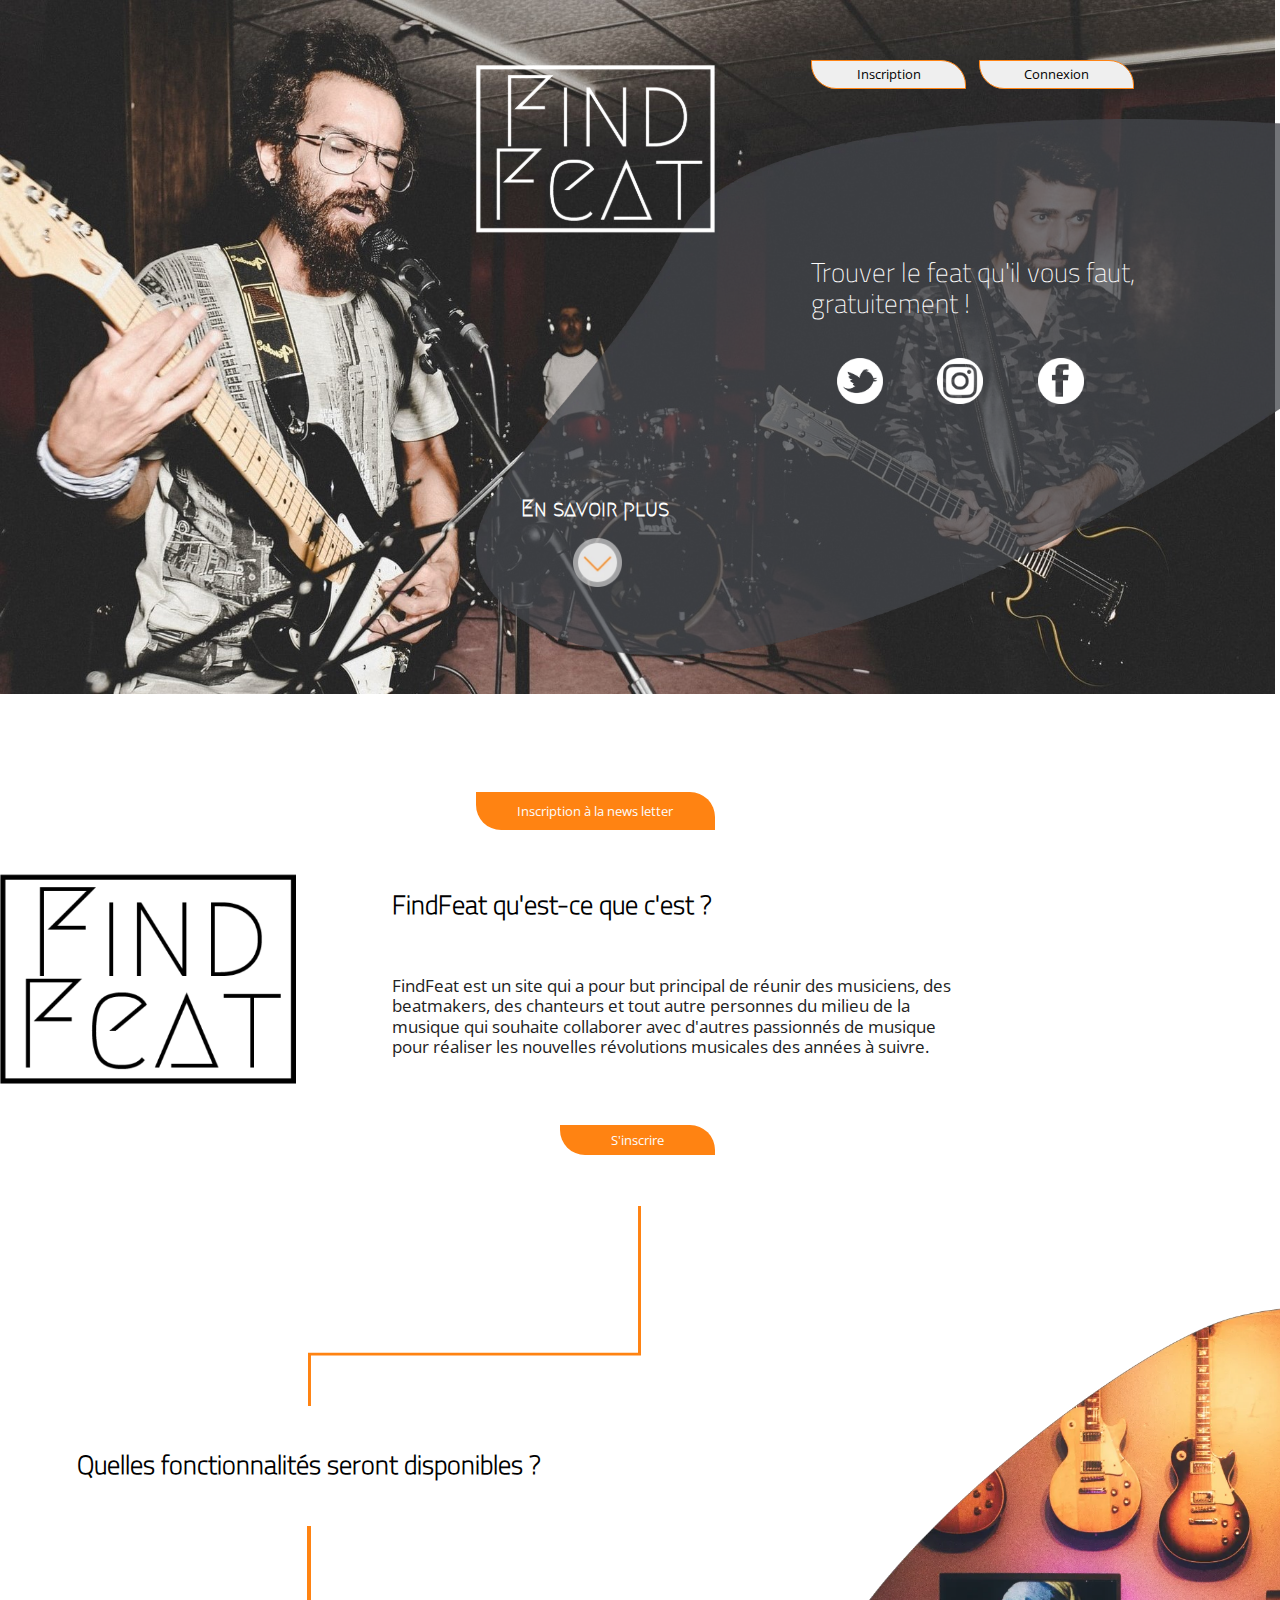
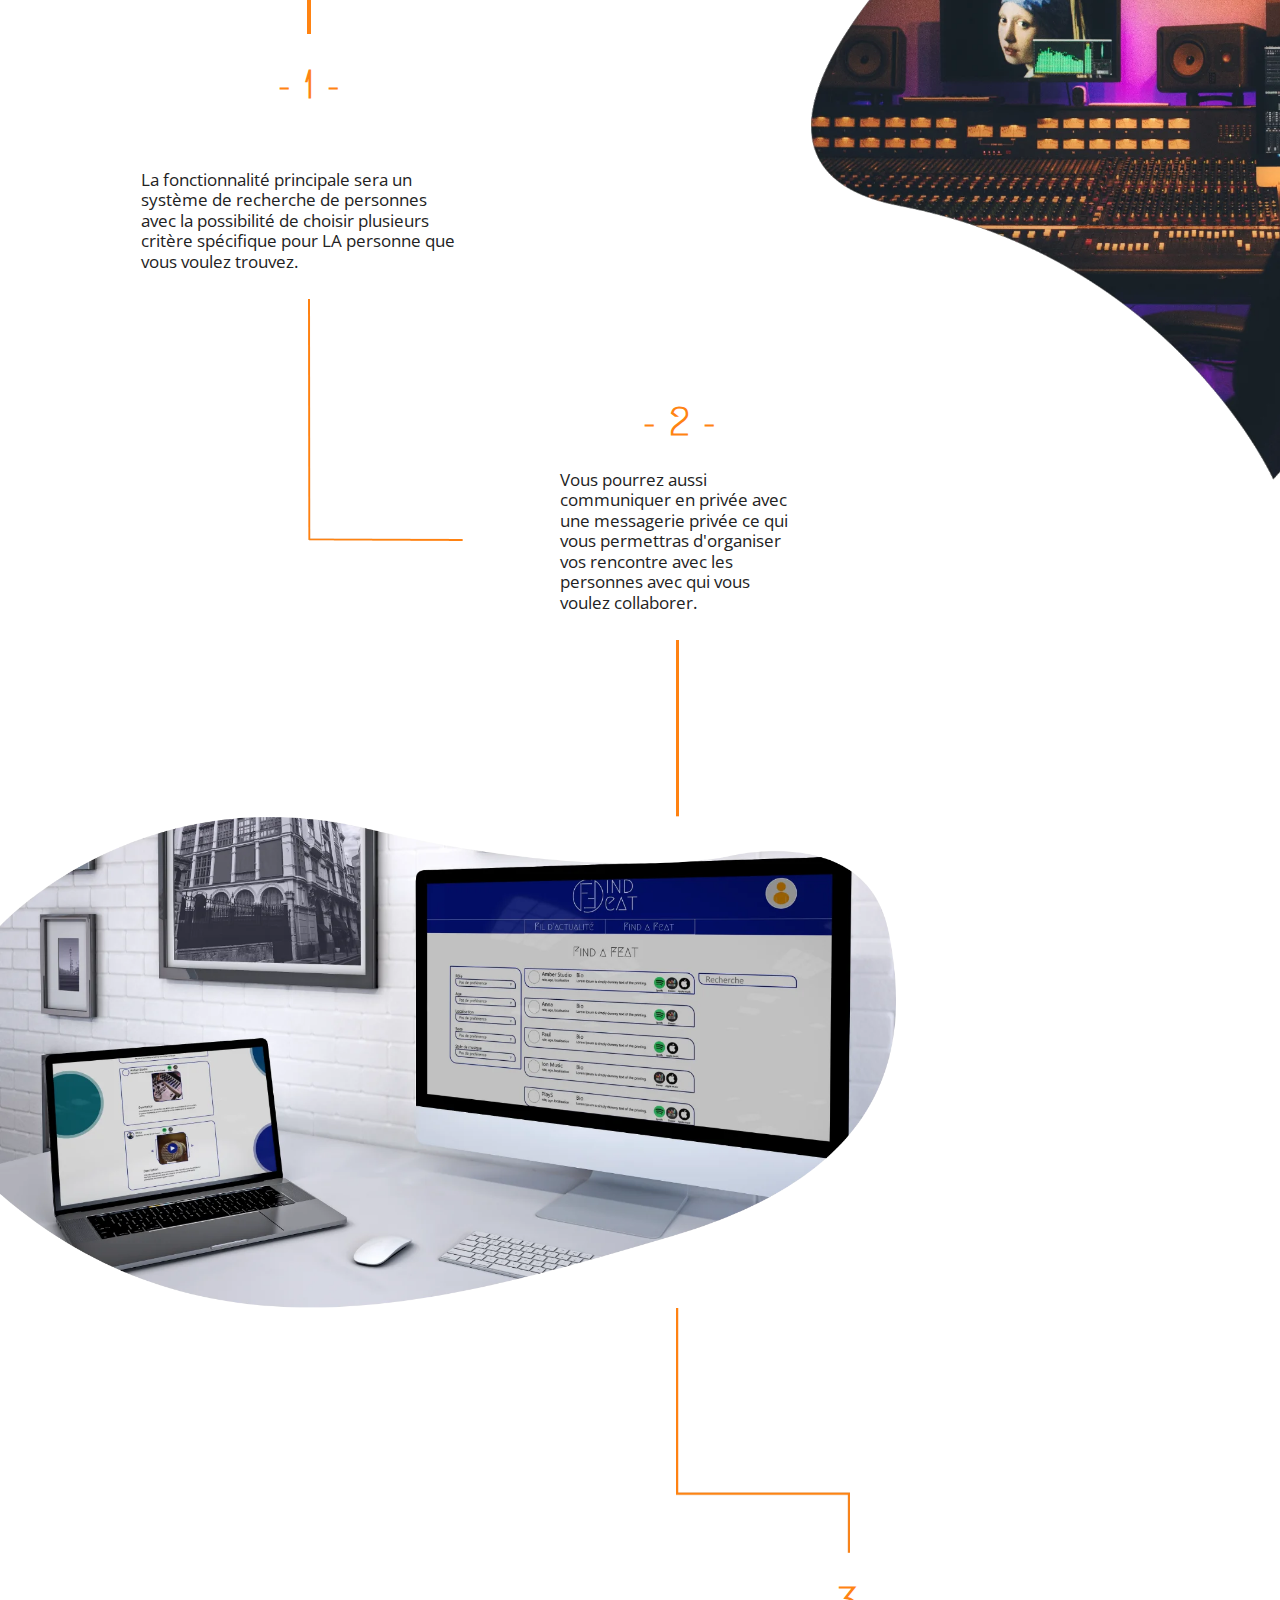
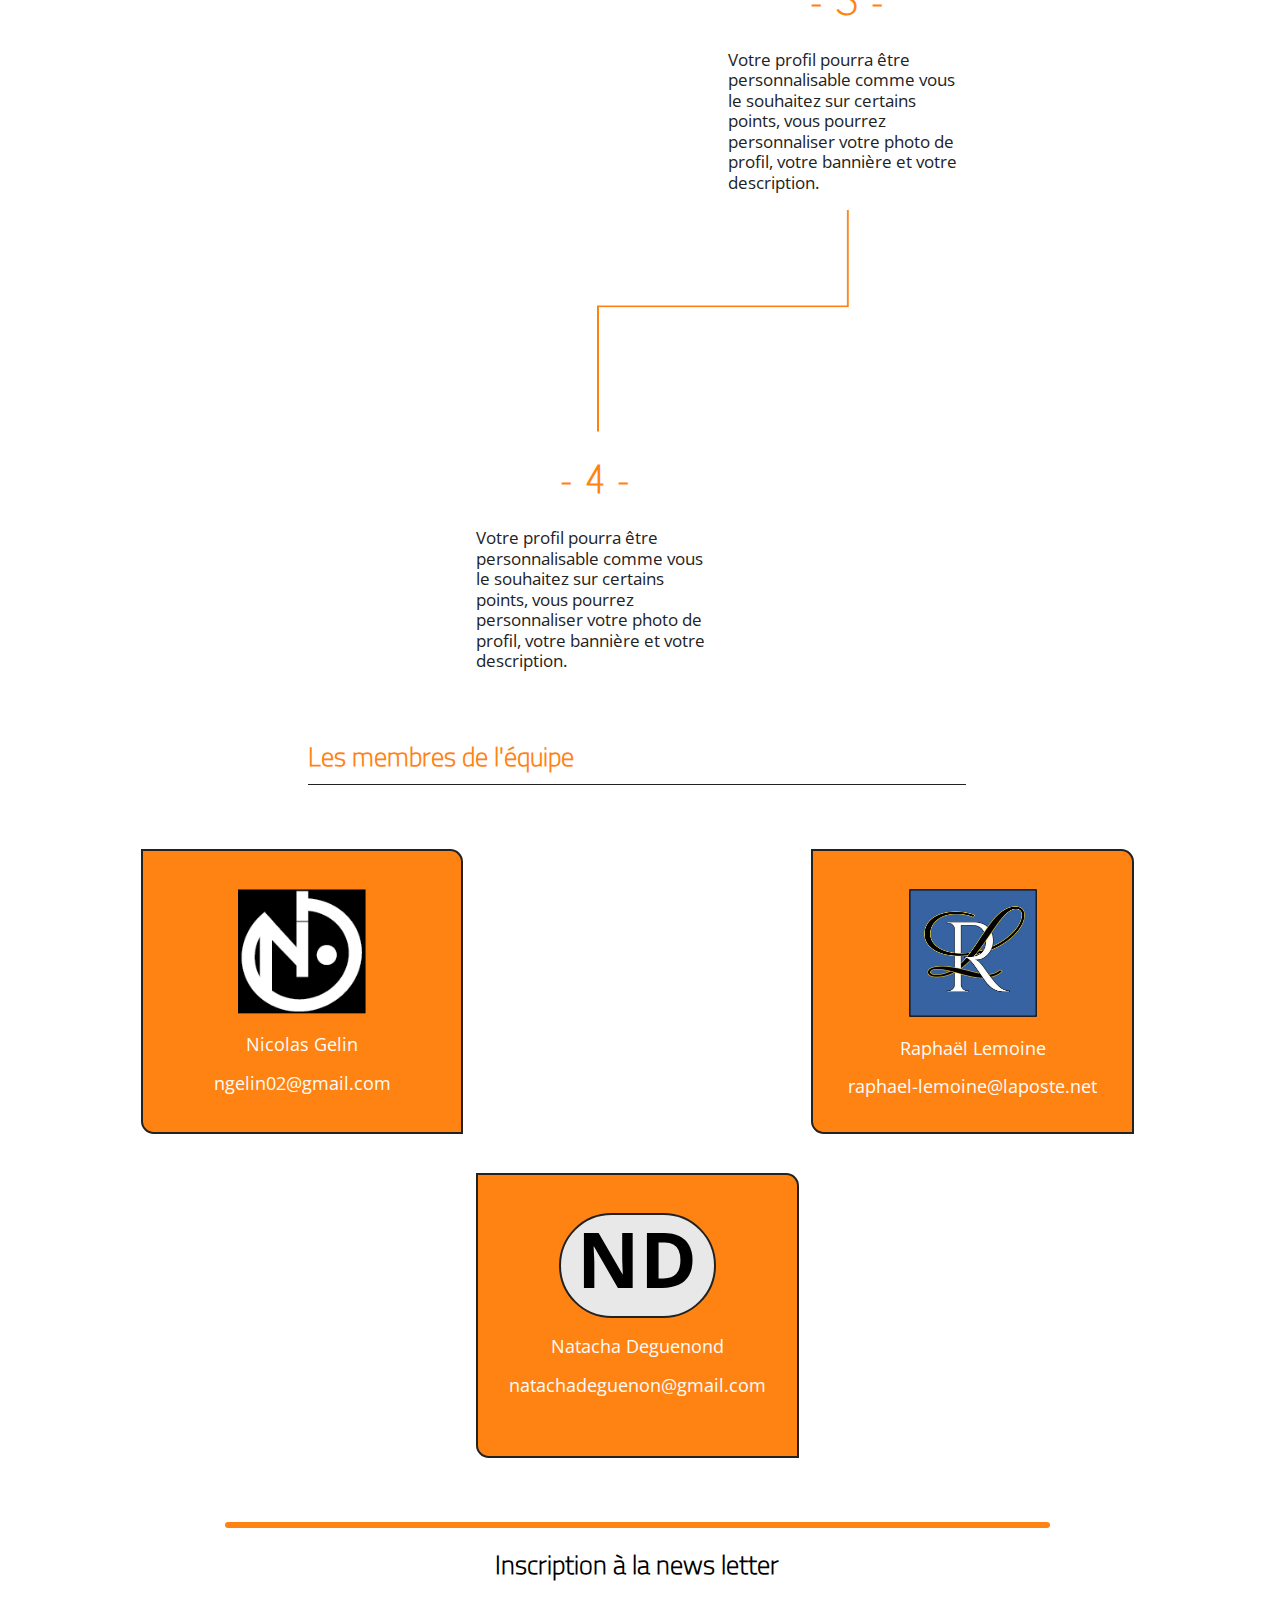
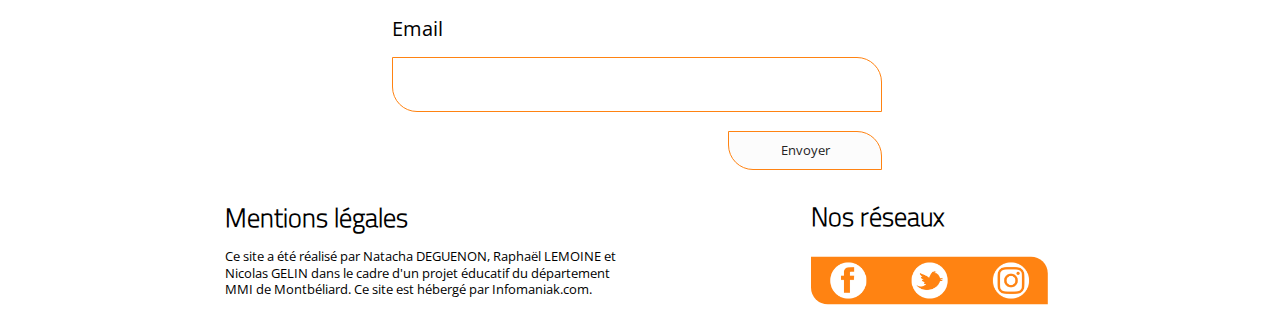
==== landing_page/landing-page.html @ b2076dc4 "ajout des éléments" ====
<!DOCTYPE html>
<html lang="fr">
    <head>
        <meta charset="UTF-8">
        <meta name="viewport" content="width=device-width,initial-scale=1.0">
        <link rel="stylesheet" href="css/style_landing_page.css">
        <link rel="stylesheet" href="css/normalize.css">
        <link rel="stylesheet" href="css/typo.css">
        <link rel="preconnect" href="https://fonts.gstatic.com">
        <link href="https://fonts.googleapis.com/css2?family=Megrim&family=Open+Sans&family=Titillium+Web:wght@300&display=swap" rel="stylesheet">
        <link rel="script" href="js/script.js">
        <title>Landing-page FindFeat</title>
    </head>
    <body >
        <div class="grid">
            <header id="header_landing">
                <img class="background" src="img/background_header_2.jpg" alt="Background_inscription">
                <img class="fond" src="img/Trace_19.webp" alt="Background_réseaux">
                <button class = "button_inscription" type="button" onclick="window.location.href = 'Inscription_Connexion.html'" >Inscription</button>
                <button class = "button_connexion" type="button" onclick="window.location.href = 'Inscription_Connexion.html'" >Connexion</button>
                <img class="logo" src="img/logo_rectangle_blanc.svg" alt="logo findfeat">
                <div class="zone_slogan_reseaux">
                    <h1>Trouver le feat qu'il vous faut, gratuitement !</h1>
                    <div class="reseaux">
                        <img src="img/réseaux/twitter-blanc.svg" alt="Twitter">
                        <img src="img/réseaux/insta.svg" alt="Instagram">
                        <img src="img/réseaux/facebook-blanc.svg" alt="Facebook">
                    </div>
                </div>
                    <h2>En savoir plus</h2>
                    <a id="bouton_suivant" href=##main><img src="img/bouton_en_savoir_plus.webp" alt="Bouton_en_savoir_plus"></a>
            </header>

            <main id="#main">
                <button id = "button_newsletters" type="button" onclick="window.location.href = '#newsletter'" >Inscription à la news letter</button>
                <img id="logo_noir" src="img/logo_dans_rectangle@2x.png" alt="Logo_noir">
                <h2 class="premier">FindFeat qu'est-ce que c'est ?</h2>
                <p id="FindFeat_def">FindFeat est un site qui a pour but principal de réunir des musiciens, des beatmakers, des chanteurs et tout autre personnes du milieu de la musique qui souhaite collaborer avec d'autres passionnés de musique pour réaliser les nouvelles révolutions musicales des années à suivre.</p>
                <img class="reveal" id="trait_1" src="img/trait_1.svg" alt="Trait 1">
                <button class="button_inscription" id="bouton_main_2" type="button" onclick="window.location.href = 'Inscription_Connexion.html'" >S'inscrire</button>
                <div id="groupe_h2">
                    <h2>Quelles fonctionnalités seront disponibles ?</h2>
                    <img class="reveal" id="trait_2" src="img/trait_2.svg" alt=">Trait 2">
                    <h2 class="nombre_main">- 1 -</h2>
                </div>
                <img id="image_de_fond_main_1" src="img/image_de_fond_main.webp" alt="Image_de_fond">
                <p id="find_feat_fonct">La fonctionnalité principale sera un système de recherche de personnes avec la possibilité de choisir plusieurs critère spécifique pour LA personne que vous voulez trouvez. </p>
                <img class="reveal" id="trait_3" src="img/trait_3.webp" alt="Trait 3">
                <div id="fonct_2">
                    <h2 class="nombre_main">- 2 -</h2>
                    <p>Vous pourrez aussi communiquer en privée avec une messagerie privée ce qui vous permettras d'organiser vos rencontre avec les personnes avec qui vous voulez collaborer.</p>
                </div>
                <img class="reveal" id="trait_4" src="img/trait_4.webp" alt="Trait 4">
                <img id="mockup" src="img/image_de_fond_main2.webp" alt="Mockup">
                <img class="reveal" id="trait_5" src="img/trait_5.webp" alt="Trait 5">
                <div id="fonct_3">
                    <h2 class="nombre_main">- 3 -</h2>
                    <p>Votre profil pourra être personnalisable comme vous le souhaitez sur certains points, vous pourrez personnaliser votre photo de profil, votre bannière et votre description.</p>

                </div>
                <img class="reveal" id="trait_6" src="img/trait_6.webp" alt="Trait 6">
                <div id="fonct_4">
                    <h2 class="nombre_main">- 4 -</h2>
                    <p>Votre profil pourra être personnalisable comme vous le souhaitez sur certains points, vous pourrez personnaliser votre photo de profil, votre bannière et votre description.</p>
                </div>

                <h2 id="titre_membre">Les membres de l'équipe</h2>
                <div id="R">
                    <img class="Pdp" src="img/monogramme_final.jpg" alt="Pdd Raph">
                    <p>Raphaël Lemoine</p>
                    <p>raphael-lemoine@laposte.net</p>
                </div>
                <div id="Ni">
                    <img class="Pdp" src="img/logo_ng_fond_noir.png" alt="Pdd Raph">
                    <p>Nicolas Gelin</p>
                    <p>ngelin02@gmail.com</p>
                </div>
                <div id="Na">
                    <!--<img class="Pdp" src="../img/monogramme_final.jpg" alt="Pdd Raph">-->
                    <h1 id="Pdp_nat">ND</h1>
                    <p>Natacha Deguenond</p>
                    <p>natachadeguenon@gmail.com</p>
                </div>
            </main>
            <footer id="footer_landing_page">
                <div id="hr"></div>
                <h2 id="titre_news">Inscription à la news letter</h2>
                <form>
                    <label class="label_newsletter" for="email">Email</label>
                    <input type="text" id="email" name="email">
                    <input class="button_envoyer_newsletter" type="submit" value="Envoyer">
                </form>
                <div class="mentions_legales">
                    <h2>Mentions légales</h2>
                    <p>Ce site a été réalisé par Natacha DEGUENON, Raphaël LEMOINE et Nicolas GELIN dans le cadre d'un projet éducatif du département MMI de Montbéliard. Ce site est hébergé par Infomaniak.com.</p>
                </div>
                <div class="reseaux_footer">
                    <h2>Nos réseaux</h2>
                    <svg id="Groupe_reseau" data-name="Groupe 1" xmlns="http://www.w3.org/2000/svg" xmlns:xlink="http://www.w3.org/1999/xlink" width="492" height="99" viewBox="0 0 492 99">
                        <path id="Rectangle_21" data-name="Rectangle 21" d="M0,0H457a35,35,0,0,1,35,35V99a0,0,0,0,1,0,0H35A35,35,0,0,1,0,64V0A0,0,0,0,1,0,0Z" fill="#ff8312"/>
                        <image id="insta" width="75" height="75" transform="translate(378 12)" xlink:href="[data-uri]"/>
                        <image id="twitter-blanc" width="75" height="75" transform="translate(209 12)" xlink:href="[data-uri]"/>
                        <image id="facebook-blanc" width="75" height="75" transform="translate(40 12)" xlink:href="[data-uri]"/>
                    </svg>
                </div>
            </footer>
        </div>
    </body>
</html>
---- landing_page/css/style_landing_page.css ----
html {
    font-size: 62.5%;
    box-sizing: border-box;

}

body {
    font-family: 'Open Sans', sans-serif;
    width: 100vw;
    overflow-x: hidden;
}

#inscription_connexion {
    overflow: hidden;
}

.grid {
    display: grid;
    grid-template-columns: 10% repeat(12, 5.55%) 10%;
    grid-template-rows: repeat(3, 1fr);
    grid-column-gap: 1%;
    width: 100vw;
    height: 100vh;
}

main {
    display: grid;
    grid-column: 1/span 12;
    grid-row: 2/span 1;
    grid-template-columns: 10% repeat(12, 5.55%) 10%;
    grid-template-rows: repeat(50, auto);
    grid-column-gap: 1%;
    width: 100vw;

}

#header_landing{
    grid-column: 1/span 12;
    grid-row: 1/span 1;
    display: grid;
    grid-template-columns: 10% repeat(12, 5.55%) 10%;
    grid-template-rows: repeat(12, 8.21%);
    grid-column-gap: 1%;
    width:100vw;
}

#footer_landing_page{
    grid-column: 1/span 12;
    grid-row: 3/span 1;
    display: grid;
    grid-template-columns: 10% repeat(12, 5.55%) 10%;
    grid-template-rows: repeat(12, auto);
    grid-column-gap: 1%;
    width:100vw;
}

.background {
    grid-column: 1/15;
    grid-row: 1/12;
    width: 100%;
}

.logo {
    grid-column: 6/ span 3;
    grid-row: 2/ span 3;
    width: 100%;
}

.zone_slogan_reseaux {
    display: contents;
    color: #fcfcfc;
}

.zone_slogan_reseaux>h1{
    grid-column: 10/span 5;
    grid-row: 5/span 2;

}

.fond{
    grid-row: 3/span 4;
    grid-column: 6/span 9;
    width: 64.5vw;
}

.reseaux{
    grid-row: 7/ span 1;
    grid-column: 10/ span 4;
    justify-content: space-between;
}

.reseaux img{
    width: 3.6vw;
    margin-right: 2vw;
    margin-left: 2vw;
}

.button_inscription {
    grid-column: 10/12;
    grid-row: 2;
    border-radius: 0 25px;
    border: 0.13vw solid #FF8312;
    height: 2.3vw;
    font-size: 1vw;
}

.button_connexion {
    grid-column: 12/14;
    grid-row: 2;
    border-radius: 0 25px;
    border: 0.13vw solid #FF8312;
    height: 2.3vw;
    font-size: 1vw;

}

header>h2{
    grid-column:6/span 3;
    grid-row: 9/span 1;
    text-align: center;
}


#bouton_suivant{
    grid-column: 7/span 1;
    grid-row: 10/span 1;
    padding-left: 1vw;
}

#bouton_suivant img{
    width: 85%;
}

#button_newsletters {
    grid-column: 6/span 3;
    grid-row: 2/span 1;
    border-radius: 0 25px;
    color: #fcfcfc;
    background-color: #FF8312;
    height: 3vw;
    font-size: 1vw;
    border: none;
    justify-content: center;
    margin-top: 5vw;
    margin-bottom: 3vw;
}

#bouton_main_2{
    color: #fcfcfc;
    background-color: #FF8312;
    border: none;
    grid-row: 5/span 1;
    grid-column: 7/span 2;
    align-self: center;
    margin-top: 2.5vw;
    margin-bottom: 3vw;
}

#logo_noir{
    grid-column: 1/span 3;
    grid-row: 3/span 2;
    width: 100%;
}

.premier{
    grid-row: 3/span 1;
    grid-column: 5/span 4;
}

#FindFeat_def{
    grid-column: 5/span 7;
    grid-row: 4/span 1;
}

#trait_1{
    grid-column: 4/span 5;
    grid-row: 6/span 2;
    width: 26vw;
    margin-top: 1vw;
    margin-bottom: 1vw;
}

#groupe_h2{
    grid-column: 1/span 7;
    grid-row: 8/span 2;
    text-align: center;
    padding-right: 1vw;
}


#trait_2{
    width: 0.536%;
    margin-top: 2vw;
    margin-bottom: 2vw;

}

#find_feat_fonct{
    grid-column: 2/span 4;
    grid-row: 10/span 1;
}

#image_de_fond_main_1{
    grid-column: 10/span 5;
    grid-row: 7/span 6;
    width: 70vw;
}

#trait_3{
    grid-column: 4/span 2;
    grid-row: 11/span 3;
    width: 100%;
}

.nombre_main{
    margin-top: 0;
    margin-bottom: 2vw;
}

#fonct_2{
    grid-column: 7/span 3;
    grid-row: 12/span 2;
    margin-top: 7vw ;
}

#trait_4{
    grid-column: 8/span 1;
    grid-row: 14/span 1;
    width: 4%;
    padding-left: 2.5vw;
}

#mockup{
    grid-column: 1/span 13;
    grid-row: 15/span 5;
    width: 70vw;
}

#trait_5{
    grid-column: 8/span 3;
    grid-row: 21/span 2;
    width: 73%;
    padding-left: 2.5vw;
}

#fonct_3{
    grid-column: 9/span 3;
    grid-row: 23/span 2;
    margin-top: 2vw;
}

#trait_6{
    grid-column: 7/span 4;
    grid-row: 26/span 4;
    width: 78%;
    padding-left: 2.9vw;
}

#fonct_4{
    grid-column: 6/span 3;
    grid-row: 40/span 2;
    margin-top: 2vw;
    margin-bottom: 2.5vw;
}

#titre_membre{
    grid-column: 4/span 8;
    grid-row: 43/span 1;
    margin-bottom: 5vw;
    padding-bottom: 1vw;
    border-bottom: #222222 0.1vw solid;
    color: #FF8312;
}


#R {
    background-color: #FF8312;
    border: 0.2vw solid #222222;
    border-radius: 0 1vw;
    grid-column: 10/span 4;
    grid-row: 45/span 4;
    height: 19vw;
    text-align: center;
    padding-top: 3vw;
}

#Ni {
    background-color: #FF8312;
    border: 0.2vw solid #222222;
    border-radius: 0 1vw;
    grid-column: 2/span 4;
    grid-row: 45/span 4;
    height: 19vw;
    text-align: center;
    padding-top: 3vw;
}

#Na {
    background-color: #FF8312;
    border: 0.2vw solid #222222;
    border-radius: 0 1vw;
    grid-column: 6/span 4;
    grid-row: 50/span 4;
    height: 19vw;
    text-align: center;
    padding-top: 3vw;
    margin-top: 3vw;
    margin-bottom: 5vw;

}

#R p, #Ni p, #Na p{
    color: #fcfcfc;
    font-size: 1.4vw;
}

.Pdp{
    width: 10vw;
}

#Pdp_nat{
    width: 12vw;
    font-size: 6vw;
    border: 0.2vw solid #222222;
    border-radius: 5vw;
    margin: auto;
    background-color: #E8E8E8;
    padding-bottom: 1vw;

}

#titre_news{
    grid-column: 6/span 4;
    grid-row: 2/ span 1;
    text-align: center;
}

form{
    display: contents;
}

form *{
    margin-top: 1.3vw;
    margin-bottom: 1.3vw;
}
.label_newsletter{
    grid-column: 5/span 6;
    grid-row: 3/ span 1;
    font-size: 1.6vw;
}

#email{
    grid-column: 5/span 6;
    grid-row: 4/ span 3;
    height: 4vw;
}

.button_envoyer_newsletter{
    grid-column: 9/span 2;
    grid-row: 8/ span 1;
    margin-top: 1.5vw;
    margin-bottom: 1.5vw;
    height: 3vw;
    color: #222222;
    background-color: #fcfcfc;
    font-size: 1vw;
}

.mentions_legales{
    grid-column: 3/span 5;
    grid-row: 9/span 3;
}

#hr{
    grid-column: 3/ span 10;
    grid-row: 1/span 1;
    border-top: #FF8312 0.5vw solid;
    border-radius: 1vw 1vw;
}

.reseaux_footer{
    grid-column: 10/span 3;
    grid-row: 9/span 3;
}

.reseaux_footer h2{
    margin: 0;
    padding-top: 1vw;
}

#Groupe_reseau{
    width: 18.5vw;
}

::-webkit-scrollbar {
    width: 10px;
}


::-webkit-scrollbar-track {
    background: #fcfcfc;
}

::-webkit-scrollbar-thumb {
    border-radius: 5px;
    background-color: #FF8312;
}

/* .reveal {
    opacity: 0;
    transform: translateY(-30px);
}

.reveal-visible {
    opacity: 1;
    transform: translateY(0);
    transition: .5s;
}*/

#button_newsletters:hover, #bouton_main_2:hover{
    color: #222222;
    background-color: #fcfcfc;
    border: #FF8312 0.1vw solid;
}

#button_newsletters:hover{
    color: #222222;
    background-color: #fcfcfc;
}

button:hover {
    background-color: #FF8312;
    color: #fcfcfc;
}

.button_envoyer_newsletter:hover {
    background-color: #FF8312;
    color: #fcfcfc;
}











/* page inscription/connexion */


.separation_inscription_connexion {
    z-index: 1;
}

#inscription_connexion > footer {
    display: grid;
    grid-template-columns: 16.65% repeat(12, 5.55%) 16.65%;
    background-color: rgba(255, 131, 18, 0.7);
    grid-column: 1 / 15;
    grid-row: 10;
    width: 100vw;
}

#inscription_connexion {
    grid-template-rows: repeat(10, 10%);
}

input[type=text], input[type=submit] {
    border-radius: 0 25px;
    border: 1px solid #FF8312;
}

.separation_inscription_connexion {
    margin-left: auto;
    margin-right: auto;
    grid-column: 7/9;
    grid-row: 2/9;
    height: 100%;
}

.connexion_inscription {
    display: grid;
    grid-template-rows: repeat(7, 13.3333%);
    grid-template-columns: repeat(12, 7.4%);
    grid-row-gap: 1%;
    grid-column-gap: 1%;
    background-color: rgba(41, 39, 39, 0.59);
    grid-column: 2/14;
    grid-row: 2/9;
}

.connexion {
    display: grid;
    grid-column: 2/6;
    grid-row: 2/7;
}

.connexion > form {
    display: grid;
    grid-template-columns: 25% 25% 25% 25%;
    grid-template-rows: repeat(6, 16.6666%);
    grid-gap: 1%;
    grid-column: 1/5;
}

.inscription{
    grid-row: 2;

}

.email_connexion {
    grid-column: 2 / 5;
    grid-row: 1/2;
}

.password {
    grid-column: 2/ 5;
    grid-row: 2/3;
}

#bouton_connexion {
    grid-column: 3/5;
    grid-row: 6;
    height: 50%;
}

#email_connexion {
    height: 50%;
    grid-row: 3;
    grid-column: 2/4;
}

.zone_texte_email_connexion {
    grid-column: 1/2;
    grid-row: 3;
    height: max-content;
}

#password {
    height: 50%;
    grid-row: 4;
    grid-column: 2/4;
}

.zone_texte_password_connexion {
    grid-column: 1/2;
    grid-row: 4;
    height: max-content;

}

.inscription {
    display: grid;
    grid-column: 8/12;
    grid-row: 2/7;
}

.inscription > form {
    display: grid;
    grid-template-columns: 25% 25% 25% 25%;
    grid-template-rows: repeat(6, 16.6666%);
    grid-gap: 1%;
}

.inscription > form > input {
    height: 50%;
    grid-column: 2/4;

}

#fname {
    grid-column: 2/4;
    grid-row: 2;
}

#lname {
    grid-column: 2/4;
    grid-row: 3;
}

#email_inscription {
    grid-column: 2/4;
    grid-row: 4;
}

#mot_de_passe {
    grid-column: 2/4;
    grid-row: 5;
}

#bouton_inscription {
    grid-column: 3/5;
    grid-row: 6;
}

.zone_texte_fname_inscription {
    grid-column: 1/2;
    grid-row: 2;
}

.zone_texte_lname_inscription {
    grid-column: 1/2;
    grid-row: 3;
}

.zone_texte_email_inscription {
    grid-column: 1/2;
    grid-row: 4;
}

.zone_texte_password_inscription {
    grid-column: 1/2;
    grid-row: 5;
}

#footer_connexion form>input{
    grid-column: 6/span 1;
    align-self: center;
    margin-bottom: auto;
    margin-top: auto;
}

#footer_connexion form>label{
    grid-column: 7/span 4;
    align-self: center;
    margin-bottom: auto;
    margin-top: auto;
}

.button_retour_accueil {
    grid-column: 2/span 2;
    grid-row: 1/span 1;
    width: 70%;
    height: 30%;
    border-radius: 0 1vw;
    font-size: 1.7rem;
    border: 1px solid #FF8312;
    margin-bottom: auto;
    margin-top: auto;
}
---- landing_page/css/typo.css ----
@font-face {
    font-family: 'TitilliumText22L';
    src: url("../fonts/Titillium_Web/TitilliumWeb-ExtraLight.ttf") format("truetype");
}

@font-face {
    font-family: 'Megrim';
    src: url("../fonts/Megrim/Megrim-Regular.ttf") format("truetype");
}

input {
    color: #222222;
    font-size: 1.5vw;
    font-family: 'Open Sans', sans-serif;
}

#inscription_connexion > footer {
    font-size: 2rem;
}

#inscription_connexion label {
    color: #fcfcfc;
    font-size: 1.5rem;
}

.zone_slogan_reseaux > h1 {
    font-family: TitilliumText22L, sans-serif;
    font-size: 2.1vw;
    font-weight: lighter;
}

header>h2{
    font-family: Megrim, sans-serif;
    color: #fcfcfc;
    font-size: 1.7vw;
}

#inscription_connexion input{
    color: #222222;
}

main h2, footer h2{
    font-size: 2vw;
    font-family: TitilliumText22L,sans-serif;
}

main p{
    color: #222222;
    font-size: 1.3vw;
    line-height: 1.6vw;
}

.nombre_main{
    color: #FF8312;
    font-family: Megrim, sans-serif;
    font-size: 3.1vw;
    text-align: center;
}

.mentions_legales{
    font-size: 1vw;
    line-height: 1.3vw;
}
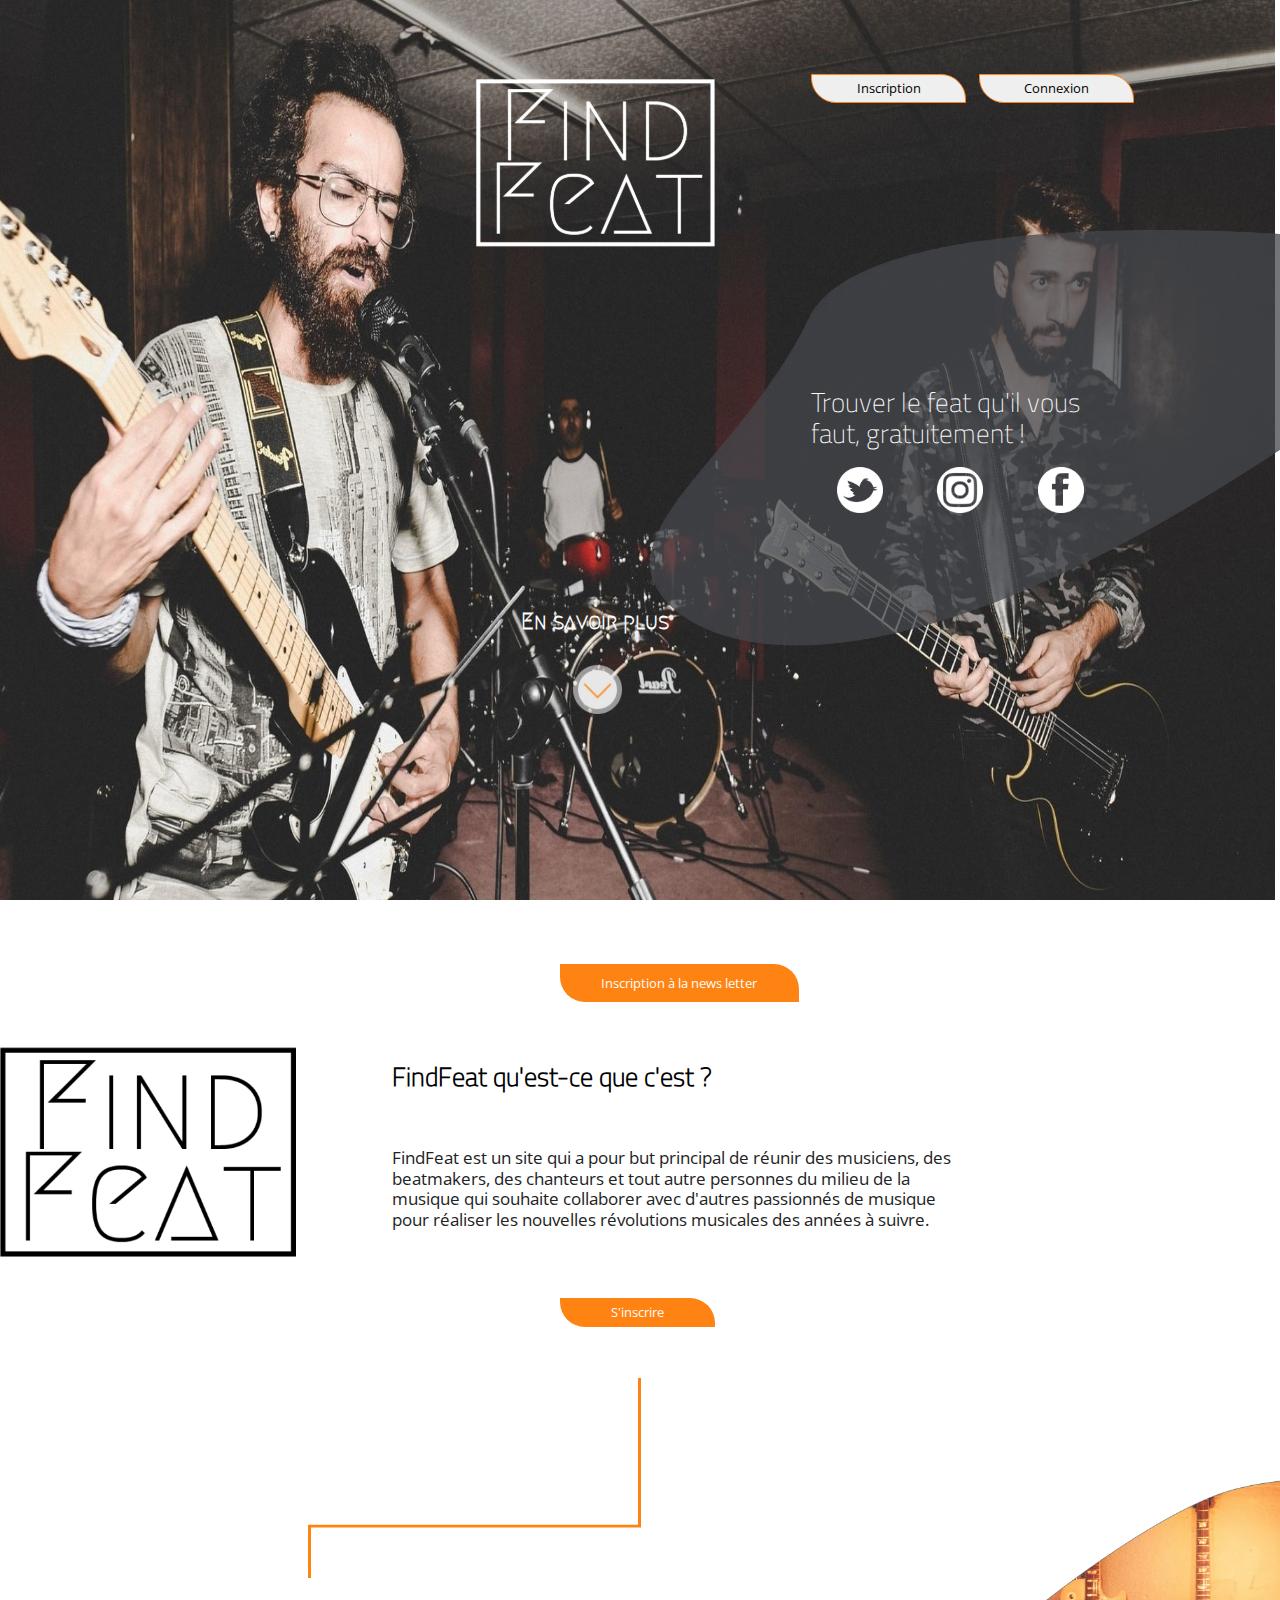
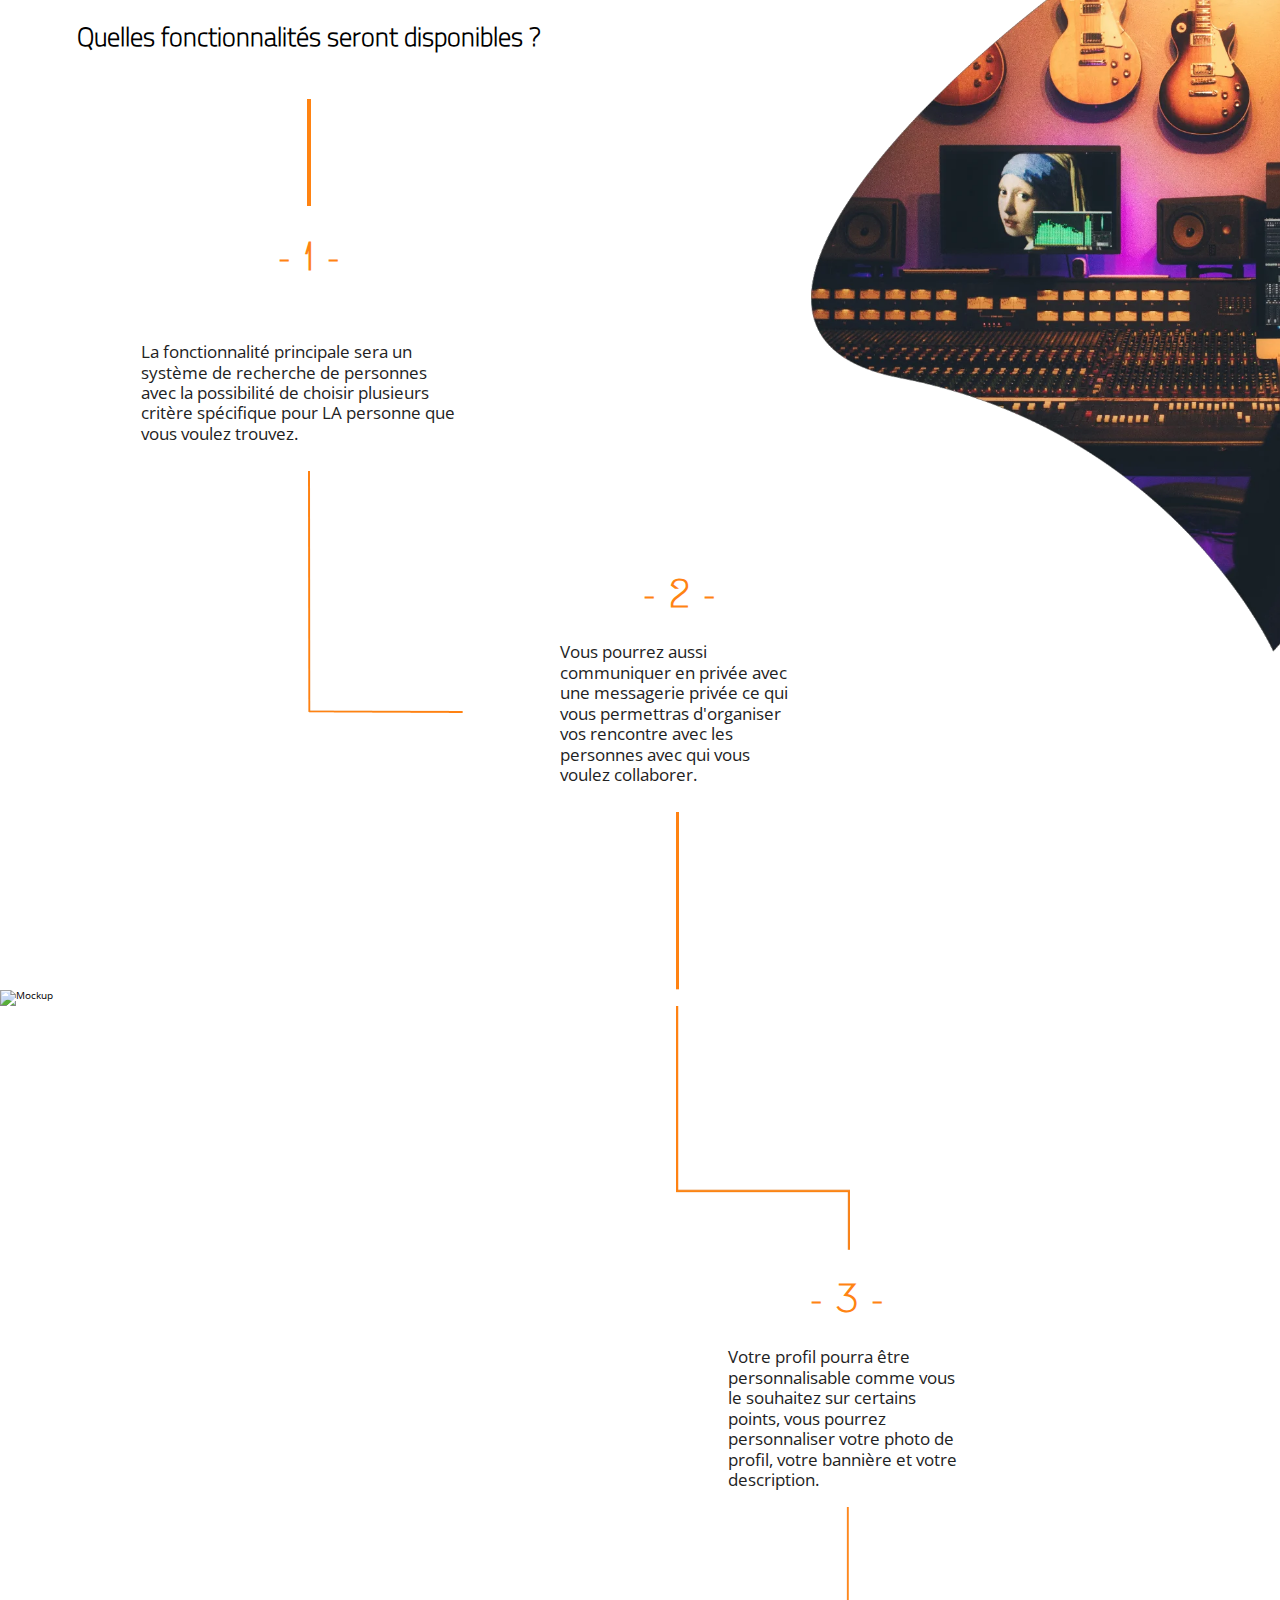
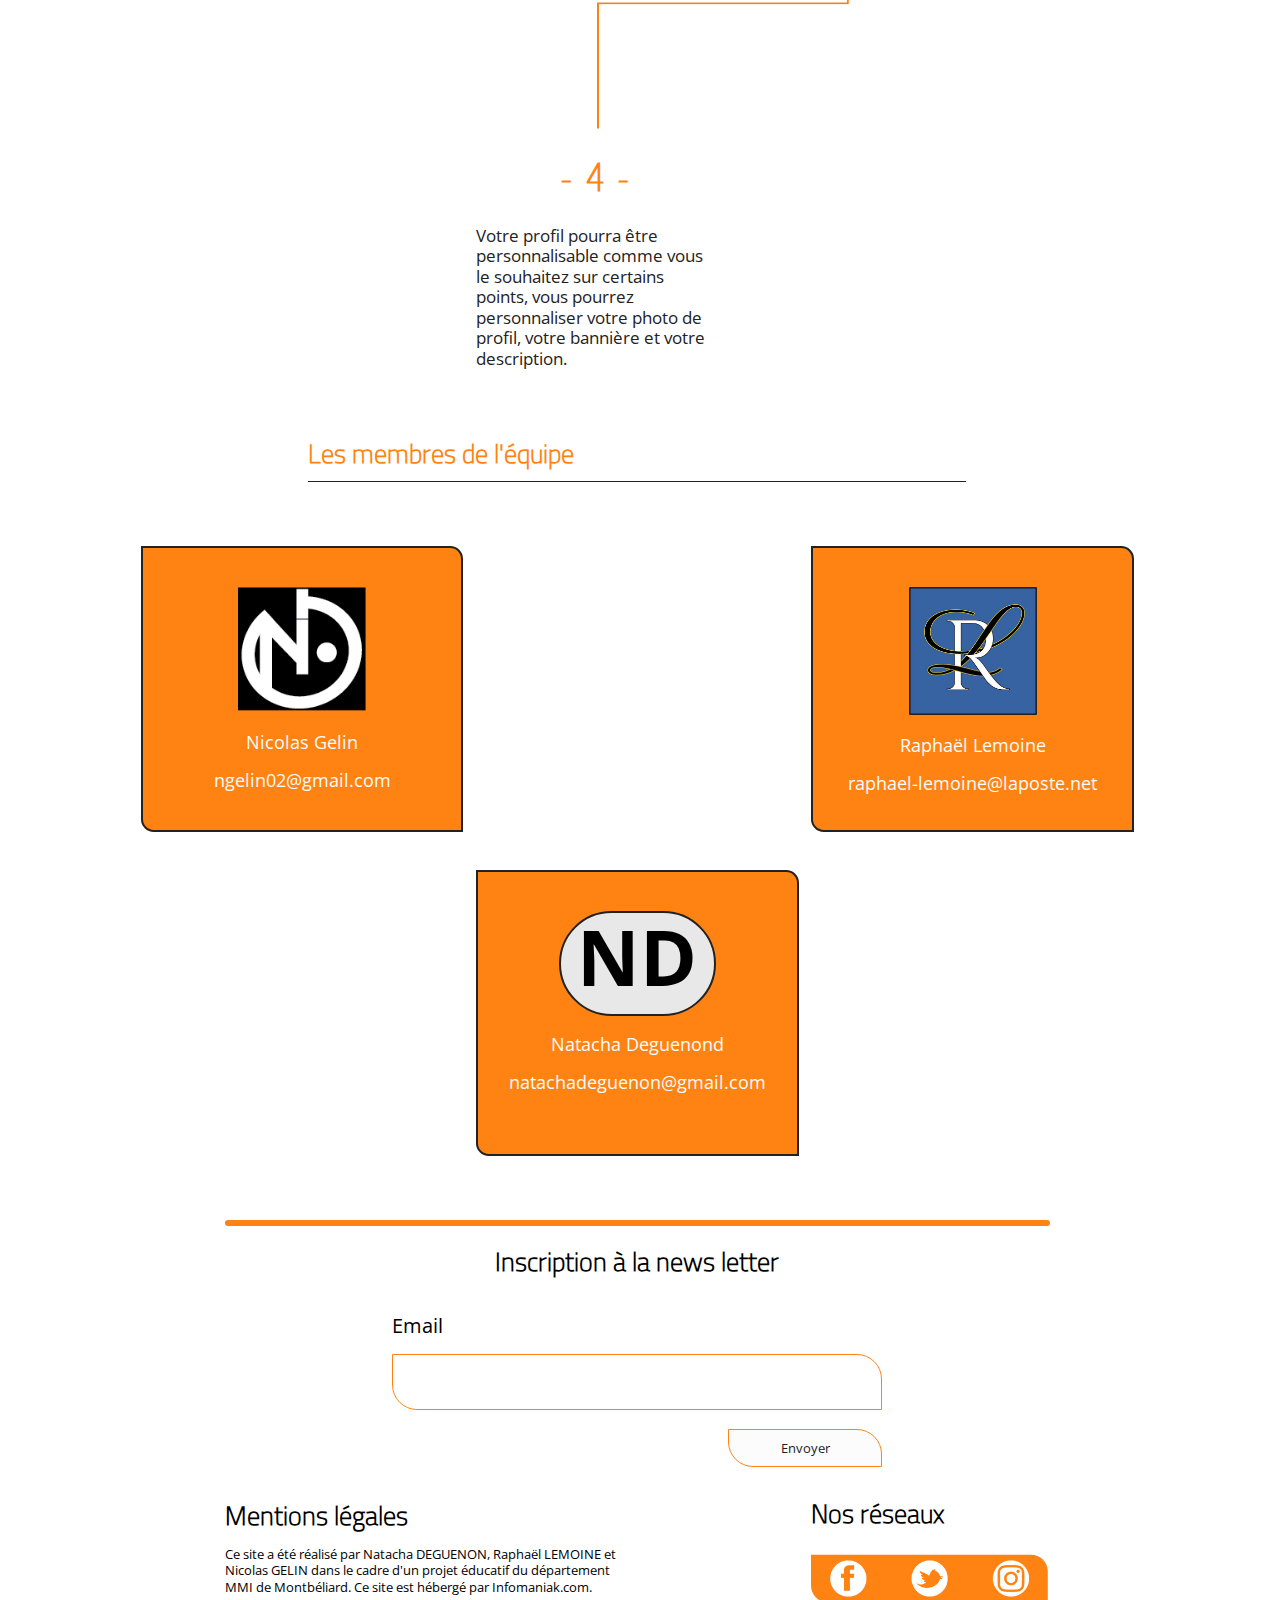
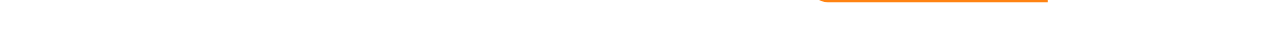
==== commit 0f872856: "ajout des éléments 3 + responsive" ====
--- a/landing_page/landing-page.html
+++ b/landing_page/landing-page.html
@@ -51,7 +51,7 @@
                     <p>Vous pourrez aussi communiquer en privée avec une messagerie privée ce qui vous permettras d'organiser vos rencontre avec les personnes avec qui vous voulez collaborer.</p>
                 </div>
                 <img class="reveal" id="trait_4" src="img/trait_4.webp" alt="Trait 4">
-                <img id="mockup" src="img/image_de_fond_main2.webp" alt="Mockup">
+                <img id="mockup" src="img/mockup.png" alt="Mockup">
                 <img class="reveal" id="trait_5" src="img/trait_5.webp" alt="Trait 5">
                 <div id="fonct_3">
                     <h2 class="nombre_main">- 3 -</h2>
--- a/landing_page/css/style_landing_page.css
+++ b/landing_page/css/style_landing_page.css
@@ -67,7 +67,6 @@
 }
 
 .zone_slogan_reseaux {
-    display: contents;
     color: #fcfcfc;
 }
 
@@ -132,7 +131,7 @@
 }
 
 #button_newsletters {
-    grid-column: 6/span 3;
+    grid-column: 7/span 3;
     grid-row: 2/span 1;
     border-radius: 0 25px;
     color: #fcfcfc;
@@ -392,19 +391,7 @@
     width: 18.5vw;
 }
 
-::-webkit-scrollbar {
-    width: 10px;
-}
-
-
-::-webkit-scrollbar-track {
-    background: #fcfcfc;
-}
-
-::-webkit-scrollbar-thumb {
-    border-radius: 5px;
-    background-color: #FF8312;
-}
+
 
 /* .reveal {
     opacity: 0;
@@ -640,4 +627,155 @@
     border: 1px solid #FF8312;
     margin-bottom: auto;
     margin-top: auto;
-}+}
+
+@media  screen and (max-width: 480px) {
+    #header_landing > .background {
+        width: auto;
+        height: 100vh;
+        position: absolute;
+        left: -300px;
+    }
+
+}
+
+@media  screen and (max-width: 768px) {
+    #header_landing .fond {
+        display: none;
+    }
+
+    #header_landing > .background {
+        width: auto;
+        height: 100vh;
+    }
+
+    .zone_slogan_reseaux {
+        grid-column: 1/span 15;
+        grid-row: 5/span 2;
+        background-color: rgba(70, 71, 77, 0.75);
+    }
+
+    .zone_slogan_reseaux > h1 {
+        font-size: 20px;
+        margin-left: 10px;
+    }
+
+    .button_inscription {
+        height: 4vw;
+        border-radius: 0 15px;
+        font-size: 1rem;
+    }
+
+    .button_connexion {
+        height: 4vw;
+        border-radius: 0 15px;
+        font-size: 1rem;
+    }
+
+    .reseaux {
+        width: max-content;
+        margin-left: auto;
+        margin-right: auto;
+    }
+
+    .reseaux img {
+        width: 9vw;
+    }
+
+    #bouton_suivant {
+        grid-column: 7/span 2;
+        grid-row: 11/12;
+        background-color: rgba(70, 71, 77, 0.75);
+        margin: auto;
+        padding: 10px 0 10px 10px;
+        /* padding-top: 33px; */
+        width: 60px;
+    }
+
+    #header_landing h2 {
+        grid-row: 10;
+        grid-column: 6/span 4;
+        background-color: rgba(70, 71, 77, 0.75);
+        font-size: 15px;
+        margin-top: auto;
+        padding-top: 10px;
+        padding-bottom: 10px;
+    }
+
+    main p{
+        font-size: 13px;
+    }
+
+    main h2 {
+        font-size: 16px;
+    }
+}
+
+@media  screen and (max-width: 1200px) and (min-width: 769px) {
+    #header_landing > .background {
+        width: auto;
+        height: 100vh;
+    }
+
+    .fond {
+        position: absolute;
+        right: -10px;
+        top: 230px;
+        width: 50vw;
+    }
+
+    .zone_slogan_reseaux {
+        grid-row: 5;
+        grid-column: 10/14;
+        z-index: 1;
+    }
+
+    .zone_slogan_reseaux > h1 {
+        font-size: 2.1vw;
+    }
+
+    main p{
+        font-size: 1.3vw;
+        line-height: 1.6vw;
+    }
+
+}
+
+@media  screen and (max-width: 1920px) and (min-width: 1201px)  {
+    #header_landing > .background {
+        height: 100vh;
+    }
+
+    .fond {
+        position: absolute;
+        right: -10px;
+        top: 230px;
+        width: 50vw;
+    }
+
+    .zone_slogan_reseaux {
+        grid-row: 6;
+        grid-column: 10/14;
+        z-index: 1;
+    }
+
+    .zone_slogan_reseaux > h1 {
+        font-size: 2.1vw;
+    }
+
+    main p{
+        font-size: 1.3vw;
+        line-height: 1.6vw;
+    }
+
+    main h2, footer h2 {
+        font-size: 2vw;
+
+    }
+
+
+}
+
+
+
+
--- a/landing_page/css/typo.css
+++ b/landing_page/css/typo.css
@@ -25,7 +25,6 @@
 
 .zone_slogan_reseaux > h1 {
     font-family: TitilliumText22L, sans-serif;
-    font-size: 2.1vw;
     font-weight: lighter;
 }
 
@@ -40,14 +39,12 @@
 }
 
 main h2, footer h2{
-    font-size: 2vw;
     font-family: TitilliumText22L,sans-serif;
 }
 
 main p{
     color: #222222;
-    font-size: 1.3vw;
-    line-height: 1.6vw;
+
 }
 
 .nombre_main{
